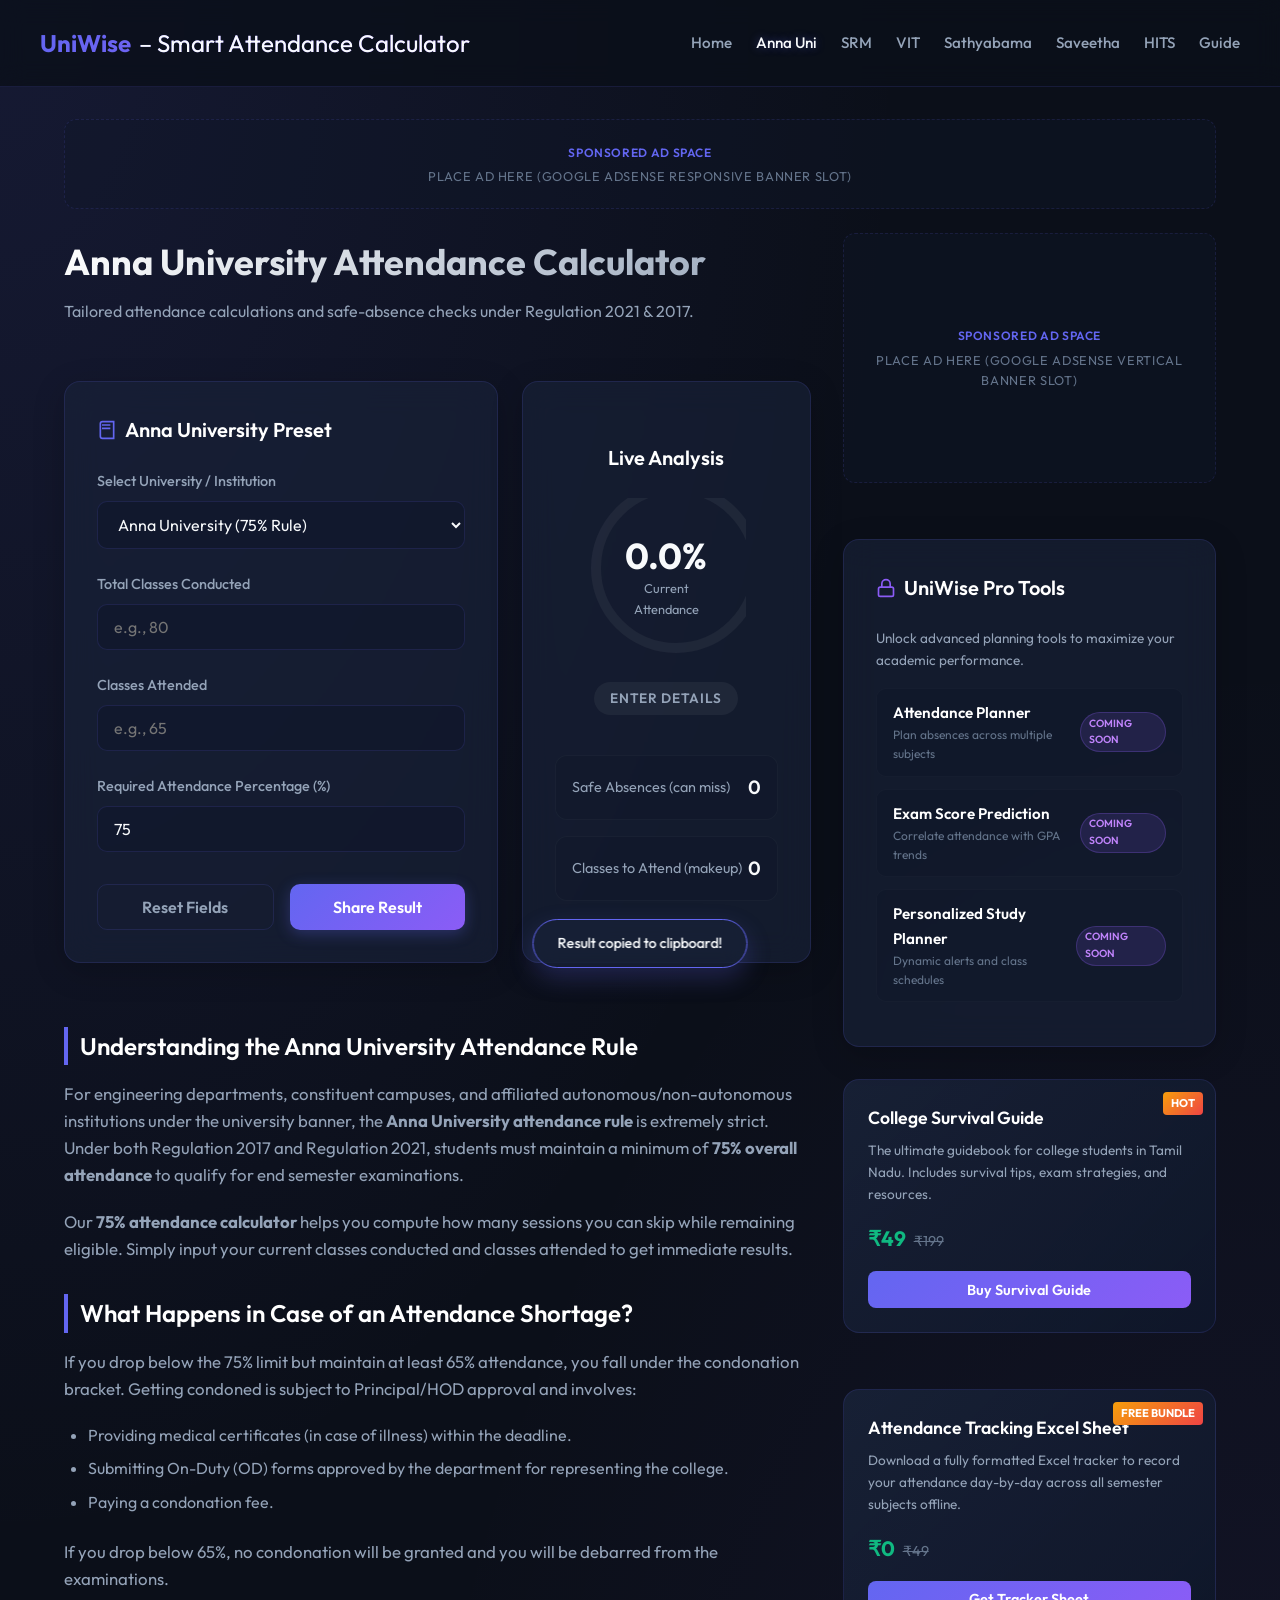
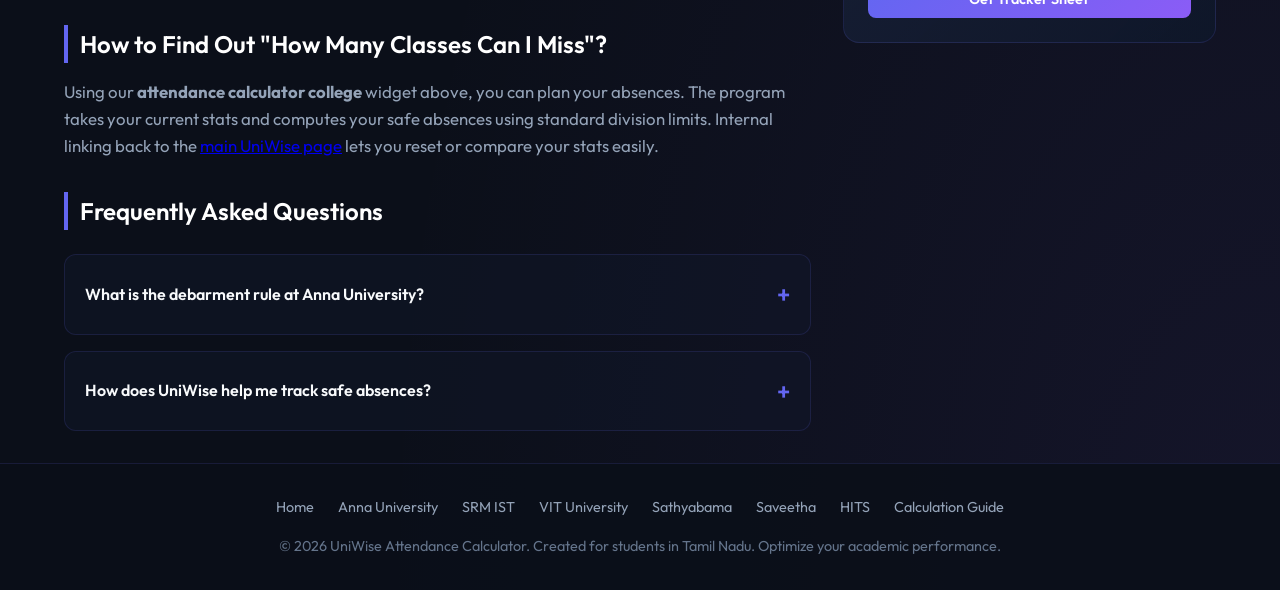
==== anna-university.html @ 891bba4c "Initial commit: UniWise Attendance Calculator SEO & Monetization Upgrade" ====
<!DOCTYPE html>
<html lang="en">
<head>
  <meta charset="UTF-8">
  <meta name="viewport" content="width=device-width, initial-scale=1.0">
  
  <!-- Primary SEO Meta Tags -->
  <title>Anna University Attendance Calculator | UniWise</title>
  <meta name="description" content="Calculate your Anna University attendance percentage online. Check Regulation 2021 & 2017 guidelines, 75% attendance calculator rules, and safe absences.">
  <meta name="keywords" content="Anna University attendance calculator UniWise, Anna University Regulation 2021 attendance calculator, how many classes can I miss Anna University, Anna University attendance rule, 75% attendance calculator">
  <meta name="author" content="UniWise">
  
  <!-- Open Graph / Facebook -->
  <meta property="og:type" content="website">
  <meta property="og:url" content="https://uniwise.pages.dev/anna-university.html">
  <meta property="og:title" content="Anna University Attendance Calculator | UniWise">
  <meta property="og:description" content="Calculate your Anna University attendance percentage online. Check Regulation 2021 & 2017 guidelines, 75% attendance calculator rules, and safe absences.">
  <meta property="og:image" content="https://uniwise.pages.dev/assets/images/og-image.jpg">

  <!-- Stylesheet -->
  <link rel="stylesheet" href="assets/css/style.css">
  
  <!-- JSON-LD Structured Data for FAQPage -->
  <script type="application/ld+json">
  {
    "@context": "https://schema.org",
    "@type": "FAQPage",
    "mainEntity": [
      {
        "@type": "Question",
        "name": "What is the minimum attendance percentage required in Anna University?",
        "acceptedAnswer": {
          "@type": "Answer",
          "text": "As per Anna University Regulation 2021 and 2017, a student must secure a minimum of 75% overall attendance to be eligible to write the end semester examinations."
        }
      },
      {
        "@type": "Question",
        "name": "Can I get my hall ticket if my attendance is between 65% and 74%?",
        "acceptedAnswer": {
          "@type": "Answer",
          "text": "Yes, if your attendance is between 65% and 74%, you can get your hall ticket under condonation, provided the shortage is due to medical reasons or participation in official sports/extracurricular events. You must submit proper medical certificates/OD forms and pay the prescribed condonation fee."
        }
      },
      {
        "@type": "Question",
        "name": "What happens if a student's attendance falls below 65% in Anna University?",
        "acceptedAnswer": {
          "@type": "Answer",
          "text": "Students with attendance below 65% are strictly debarred from writing the semester examinations. They will not be allowed to proceed to the next semester and must re-register and repeat the courses in the next academic year."
        }
      }
    ]
  }
  </script>
</head>
<body>

  <!-- Header -->
  <header>
    <div class="nav-container">
      <a href="index.html" class="logo">UniWise <span>– Smart Attendance Calculator</span></a>
      <ul class="nav-links">
        <li><a href="index.html">Home</a></li>
        <li><a href="anna-university.html" class="active">Anna Uni</a></li>
        <li><a href="srm.html">SRM</a></li>
        <li><a href="vit.html">VIT</a></li>
        <li><a href="sathyabama.html">Sathyabama</a></li>
        <li><a href="saveetha.html">Saveetha</a></li>
        <li><a href="hindustan.html">HITS</a></li>
        <li><a href="how-many-classes-can-i-miss.html">Guide</a></li>
      </ul>
    </div>
  </header>

  <!-- Main Content -->
  <main>
    <!-- Ad banner top -->
    <div class="ad-slot">
      <span>Place Ad Here (Google AdSense Responsive Banner Slot)</span>
    </div>

    <!-- Layout Grid -->
    <div class="main-layout">
      <!-- Main Content Area -->
      <div class="main-content">
        <!-- Page Heading -->
        <div style="margin-bottom: 1.5rem;">
          <h1 style="font-size: 2.25rem; margin-bottom: 0.5rem; background: linear-gradient(135deg, #fff, #94a3b8); -webkit-background-clip: text; -webkit-text-fill-color: transparent;">Anna University Attendance Calculator</h1>
          <p style="color: var(--text-secondary);">Tailored attendance calculations and safe-absence checks under Regulation 2021 & 2017.</p>
        </div>

        <!-- Dashboard Widget Container -->
        <div class="dashboard-grid">
          <!-- Calculator Card -->
          <div class="card">
            <h2 class="card-title">
              <svg width="20" height="20" viewBox="0 0 24 24" fill="none" stroke="currentColor" stroke-width="2" style="color: var(--primary);"><path d="M4 19.5v-15A2.5 2.5 0 0 1 6.5 2H20v20H6.5a2.5 2.5 0 0 1-2.5-2.5Z"/><path d="M6 6h10M6 10h10"/></svg>
              Anna University Preset
            </h2>
            
            <div class="form-group">
              <label for="university">Select University / Institution</label>
              <select id="university">
                <option value="anna" selected>Anna University (75% Rule)</option>
                <option value="srm">SRM Institute of Science and Technology (75%)</option>
                <option value="sathyabama">Sathyabama Institute of Science & Tech (75%)</option>
                <option value="vit">VIT University (80% - Adjustable)</option>
                <option value="saveetha">Saveetha Engineering College (75%)</option>
                <option value="hindustan">Hindustan Institute of Tech & Science (75%)</option>
                <option value="custom">Custom (User-Defined %)</option>
              </select>
            </div>

            <div class="form-group">
              <label for="total-classes">Total Classes Conducted</label>
              <div class="input-container">
                <input type="number" id="total-classes" placeholder="e.g., 80" min="0">
              </div>
            </div>

            <div class="form-group">
              <label for="attended-classes">Classes Attended</label>
              <div class="input-container">
                <input type="number" id="attended-classes" placeholder="e.g., 65" min="0">
              </div>
            </div>

            <div class="form-group">
              <label for="required-percentage">Required Attendance Percentage (%)</label>
              <div class="input-container">
                <input type="number" id="required-percentage" value="75" min="0" max="100">
              </div>
            </div>

            <div class="btn-group">
              <button type="button" class="btn-secondary" id="btn-reset">Reset Fields</button>
              <button type="button" class="btn-primary" id="btn-share">Share Result</button>
            </div>
          </div>

          <!-- Outputs Card -->
          <div class="card results-card">
            <h2 class="card-title">Live Analysis</h2>
            
            <div class="status-ring-container">
              <svg class="status-ring-svg">
                <circle class="status-ring-bg" cx="90" cy="90" r="80"></circle>
                <circle class="status-ring-progress" id="status-ring" cx="90" cy="90" r="80"></circle>
              </svg>
              <div class="status-ring-text">
                <div class="attendance-percentage" id="attendance-value">0.0%</div>
                <div class="attendance-label">Current Attendance</div>
              </div>
            </div>

            <span class="status-badge" id="status-badge" style="background: rgba(255, 255, 255, 0.05); color: var(--text-secondary);">Enter Details</span>

            <div class="metrics-grid">
              <div class="metric-box">
                <span class="metric-label">Safe Absences (can miss)</span>
                <span class="metric-value" id="safe-absences-value">0</span>
              </div>
              <div class="metric-box">
                <span class="metric-label">Classes to Attend (makeup)</span>
                <span class="metric-value" id="classes-to-attend-value">0</span>
              </div>
            </div>
          </div>
        </div>

        <!-- SEO Content -->
        <div class="article-content">
          <h2>Understanding the Anna University Attendance Rule</h2>
          <p>For engineering departments, constituent campuses, and affiliated autonomous/non-autonomous institutions under the university banner, the <strong>Anna University attendance rule</strong> is extremely strict. Under both Regulation 2017 and Regulation 2021, students must maintain a minimum of <strong>75% overall attendance</strong> to qualify for end semester examinations.</p>
          
          <p>Our <strong>75% attendance calculator</strong> helps you compute how many sessions you can skip while remaining eligible. Simply input your current classes conducted and classes attended to get immediate results.</p>

          <h2>What Happens in Case of an Attendance Shortage?</h2>
          <p>If you drop below the 75% limit but maintain at least 65% attendance, you fall under the condonation bracket. Getting condoned is subject to Principal/HOD approval and involves:</p>
          <ul>
            <li>Providing medical certificates (in case of illness) within the deadline.</li>
            <li>Submitting On-Duty (OD) forms approved by the department for representing the college.</li>
            <li>Paying a condonation fee.</li>
          </ul>
          <p>If you drop below 65%, no condonation will be granted and you will be debarred from the examinations.</p>
          
          <h2>How to Find Out "How Many Classes Can I Miss"?</h2>
          <p>Using our <strong>attendance calculator college</strong> widget above, you can plan your absences. The program takes your current stats and computes your safe absences using standard division limits. Internal linking back to the <a href="index.html">main UniWise page</a> lets you reset or compare your stats easily.</p>

          <h2>Frequently Asked Questions</h2>
          <div class="faq-container">
            <div class="faq-item">
              <div class="faq-question">What is the debarment rule at Anna University?</div>
              <div class="faq-answer">
                Students with attendance below 65% are strictly debarred. They cannot write the semester exams and must register to repeat the semester in the next academic year.
              </div>
            </div>
            <div class="faq-item">
              <div class="faq-question">How does UniWise help me track safe absences?</div>
              <div class="faq-answer">
                It uses the formula floor((100 * Attended) / Required %) - Conducted to identify how many upcoming sessions you can miss without dropping below the threshold.
              </div>
            </div>
          </div>
        </div>
      </div>

      <!-- Sidebar Area -->
      <div class="sidebar">
        <!-- Sidebar Ad Slot -->
        <div class="ad-slot ad-slot-sidebar">
          <span>Place Ad Here (Google AdSense Vertical Banner Slot)</span>
        </div>

        <!-- Premium Tools Section -->
        <div class="card">
          <h2 class="card-title">
            <svg width="20" height="20" viewBox="0 0 24 24" fill="none" stroke="currentColor" stroke-width="2" style="color: var(--secondary);"><rect x="3" y="11" width="18" height="11" rx="2" ry="2"/><path d="M7 11V7a5 5 0 0 1 10 0v4"/></svg>
            UniWise Pro Tools
          </h2>
          <p style="font-size: 0.85rem; color: var(--text-secondary); margin-bottom: 1rem;">Unlock advanced planning tools to maximize your academic performance.</p>
          
          <div class="pro-tool-item">
            <div class="pro-tool-info">
              <span class="pro-tool-name">Attendance Planner</span>
              <span class="pro-tool-desc">Plan absences across multiple subjects</span>
            </div>
            <div class="pro-tool-lock">
              <span class="pro-tool-badge">Coming Soon</span>
            </div>
          </div>

          <div class="pro-tool-item">
            <div class="pro-tool-info">
              <span class="pro-tool-name">Exam Score Prediction</span>
              <span class="pro-tool-desc">Correlate attendance with GPA trends</span>
            </div>
            <div class="pro-tool-lock">
              <span class="pro-tool-badge">Coming Soon</span>
            </div>
          </div>

          <div class="pro-tool-item">
            <div class="pro-tool-info">
              <span class="pro-tool-name">Personalized Study Planner</span>
              <span class="pro-tool-desc">Dynamic alerts and class schedules</span>
            </div>
            <div class="pro-tool-lock">
              <span class="pro-tool-badge">Coming Soon</span>
            </div>
          </div>
        </div>

        <!-- Digital Product Cards -->
        <div class="digital-product-card">
          <span class="product-tag">Hot</span>
          <h3 class="product-title">College Survival Guide</h3>
          <p class="product-desc">The ultimate guidebook for college students in Tamil Nadu. Includes survival tips, exam strategies, and resources.</p>
          <div class="product-price-section">
            <span class="price-current">₹49</span>
            <span class="price-original">₹199</span>
          </div>
          <button type="button" class="product-btn">Buy Survival Guide</button>
        </div>

        <div class="digital-product-card">
          <span class="product-tag">Free Bundle</span>
          <h3 class="product-title">Attendance Tracking Excel Sheet</h3>
          <p class="product-desc">Download a fully formatted Excel tracker to record your attendance day-by-day across all semester subjects offline.</p>
          <div class="product-price-section">
            <span class="price-current">₹0</span>
            <span class="price-original">₹49</span>
          </div>
          <button type="button" class="product-btn">Get Tracker Sheet</button>
        </div>
      </div>
    </div>
  </main>

  <!-- Footer -->
  <footer>
    <div class="footer-container">
      <div class="footer-links">
        <a href="index.html">Home</a>
        <a href="anna-university.html">Anna University</a>
        <a href="srm.html">SRM IST</a>
        <a href="vit.html">VIT University</a>
        <a href="sathyabama.html">Sathyabama</a>
        <a href="saveetha.html">Saveetha</a>
        <a href="hindustan.html">HITS</a>
        <a href="how-many-classes-can-i-miss.html">Calculation Guide</a>
      </div>
      <p>&copy; 2026 UniWise Attendance Calculator. Created for students in Tamil Nadu. Optimize your academic performance.</p>
    </div>
  </footer>

  <!-- Toast Message -->
  <div id="toast" class="toast">Result copied to clipboard!</div>

  <!-- Scripts -->
  <script src="assets/js/app.js"></script>
</body>
</html>
---- assets/css/style.css ----
@import url('https://fonts.googleapis.com/css2?family=Outfit:wght@300;400;500;600;700&display=swap');

:root {
  --bg-primary: #0b0f19;
  --bg-secondary: #131b2e;
  --bg-card: rgba(26, 36, 59, 0.6);
  --bg-card-hover: rgba(30, 45, 78, 0.7);
  --border-color: rgba(99, 102, 241, 0.15);
  --border-focus: rgba(99, 102, 241, 0.5);
  
  --primary: #6366f1;
  --primary-glow: rgba(99, 102, 241, 0.35);
  --secondary: #8b5cf6;
  
  --text-primary: #f8fafc;
  --text-secondary: #94a3b8;
  --text-muted: #64748b;
  
  --success: #10b981;
  --success-bg: rgba(16, 185, 129, 0.1);
  --success-glow: rgba(16, 185, 129, 0.3);
  
  --warning: #f59e0b;
  --warning-bg: rgba(245, 158, 11, 0.1);
  --warning-glow: rgba(245, 158, 11, 0.3);
  
  --danger: #ef4444;
  --danger-bg: rgba(239, 68, 68, 0.1);
  --danger-glow: rgba(239, 68, 68, 0.3);
  
  --transition: all 0.3s cubic-bezier(0.4, 0, 0.2, 1);
  --border-radius: 16px;
}

* {
  box-sizing: border-box;
  margin: 0;
  padding: 0;
}

body {
  font-family: 'Outfit', sans-serif;
  background-color: var(--bg-primary);
  background-image: 
    radial-gradient(at 0% 0%, rgba(99, 102, 241, 0.12) 0px, transparent 50%),
    radial-gradient(at 100% 100%, rgba(139, 92, 246, 0.08) 0px, transparent 50%);
  color: var(--text-primary);
  line-height: 1.6;
  min-height: 100vh;
  display: flex;
  flex-direction: column;
  overflow-x: hidden;
}

header {
  padding: 1.5rem 2rem;
  border-bottom: 1px solid var(--border-color);
  background-color: rgba(11, 15, 25, 0.8);
  backdrop-filter: blur(12px);
  position: sticky;
  top: 0;
  z-index: 100;
}

.nav-container {
  max-width: 1200px;
  margin: 0 auto;
  display: flex;
  justify-content: space-between;
  align-items: center;
  flex-wrap: wrap;
  gap: 1rem;
}

.logo {
  font-size: 1.5rem;
  font-weight: 700;
  background: linear-gradient(135deg, var(--primary), var(--secondary));
  -webkit-background-clip: text;
  -webkit-text-fill-color: transparent;
  display: flex;
  align-items: center;
  gap: 0.5rem;
  text-decoration: none;
}

.logo span {
  font-weight: 400;
  color: var(--text-primary);
  -webkit-text-fill-color: var(--text-primary);
}

.nav-links {
  display: flex;
  gap: 1.5rem;
  list-style: none;
  align-items: center;
}

.nav-links a {
  color: var(--text-secondary);
  text-decoration: none;
  font-size: 0.95rem;
  font-weight: 500;
  transition: var(--transition);
}

.nav-links a:hover,
.nav-links a.active {
  color: var(--text-primary);
  text-shadow: 0 0 10px rgba(99, 102, 241, 0.4);
}

main {
  flex: 1;
  max-width: 1200px;
  width: 100%;
  margin: 2rem auto;
  padding: 0 1.5rem;
}

/* Monetized Layout Structure */
.main-layout {
  display: grid;
  grid-template-columns: 1fr;
  gap: 2rem;
}

@media (min-width: 1024px) {
  .main-layout {
    grid-template-columns: 8fr 4fr;
  }
}

.main-content {
  display: flex;
  flex-direction: column;
  gap: 2rem;
}

.sidebar {
  display: flex;
  flex-direction: column;
  gap: 2rem;
}

/* Dashboard Layout */
.dashboard-grid {
  display: grid;
  grid-template-columns: 1.2fr 0.8fr;
  gap: 1.5rem;
}

@media (max-width: 768px) {
  .dashboard-grid {
    grid-template-columns: 1fr;
  }
}

/* Card Styling */
.card {
  background: var(--bg-card);
  backdrop-filter: blur(16px);
  border: 1px solid var(--border-color);
  border-radius: var(--border-radius);
  padding: 2rem;
  transition: var(--transition);
  box-shadow: 0 8px 32px 0 rgba(0, 0, 0, 0.2);
}

.card:hover {
  background: var(--bg-card-hover);
  border-color: rgba(99, 102, 241, 0.25);
  box-shadow: 0 12px 40px 0 rgba(0, 0, 0, 0.3), 0 0 15px rgba(99, 102, 241, 0.05);
}

.card-title {
  font-size: 1.25rem;
  font-weight: 600;
  margin-bottom: 1.5rem;
  display: flex;
  align-items: center;
  gap: 0.5rem;
  color: #fff;
}

/* Form Styles */
.form-group {
  margin-bottom: 1.5rem;
}

.form-group label {
  display: block;
  font-size: 0.9rem;
  font-weight: 500;
  color: var(--text-secondary);
  margin-bottom: 0.5rem;
}

.input-container {
  position: relative;
}

input, select {
  width: 100%;
  background: rgba(15, 23, 42, 0.6);
  border: 1px solid var(--border-color);
  border-radius: 10px;
  padding: 0.75rem 1rem;
  color: var(--text-primary);
  font-family: inherit;
  font-size: 1rem;
  transition: var(--transition);
  outline: none;
}

input:focus, select:focus {
  border-color: var(--border-focus);
  box-shadow: 0 0 10px var(--primary-glow);
  background: rgba(15, 23, 42, 0.8);
}

.btn-group {
  display: flex;
  gap: 1rem;
  margin-top: 2rem;
}

button {
  flex: 1;
  padding: 0.75rem 1.5rem;
  border-radius: 10px;
  font-size: 1rem;
  font-weight: 600;
  cursor: pointer;
  transition: var(--transition);
  font-family: inherit;
}

.btn-primary {
  background: linear-gradient(135deg, var(--primary), var(--secondary));
  color: white;
  border: none;
  box-shadow: 0 4px 15px rgba(99, 102, 241, 0.3);
}

.btn-primary:hover {
  transform: translateY(-2px);
  box-shadow: 0 6px 20px rgba(99, 102, 241, 0.5);
}

.btn-primary:active {
  transform: translateY(0);
}

.btn-secondary {
  background: transparent;
  border: 1px solid var(--border-color);
  color: var(--text-secondary);
}

.btn-secondary:hover {
  background: rgba(255, 255, 255, 0.05);
  color: var(--text-primary);
  border-color: var(--text-secondary);
}

/* Results Display */
.results-card {
  display: flex;
  flex-direction: column;
  align-items: center;
  justify-content: center;
  text-align: center;
  position: relative;
  overflow: hidden;
}

/* Status Indicator Ring */
.status-ring-container {
  position: relative;
  width: 160px;
  height: 160px;
  margin-bottom: 1.5rem;
}

.status-ring-svg {
  width: 100%;
  height: 100%;
  transform: rotate(-90deg);
}

.status-ring-bg {
  fill: none;
  stroke: rgba(255, 255, 255, 0.05);
  stroke-width: 10;
}

.status-ring-progress {
  fill: none;
  stroke: var(--primary);
  stroke-width: 10;
  stroke-linecap: round;
  stroke-dasharray: 502; /* 2 * PI * 80 */
  stroke-dashoffset: 502;
  transition: stroke-dashoffset 0.8s ease-in-out, stroke 0.3s ease;
}

.status-ring-text {
  position: absolute;
  top: 50%;
  left: 50%;
  transform: translate(-50%, -50%);
  text-align: center;
}

.attendance-percentage {
  font-size: 2.25rem;
  font-weight: 700;
  line-height: 1;
}

.attendance-label {
  font-size: 0.8rem;
  color: var(--text-secondary);
  margin-top: 0.25rem;
}

.status-badge {
  padding: 0.35rem 1rem;
  border-radius: 50px;
  font-weight: 600;
  font-size: 0.85rem;
  letter-spacing: 0.05em;
  text-transform: uppercase;
  margin-bottom: 1.5rem;
  display: inline-block;
  transition: var(--transition);
}

/* Dynamic Classes for Statuses */
.status-safe {
  color: var(--success);
  background: var(--success-bg);
  box-shadow: 0 0 10px var(--success-glow);
}
.status-warning {
  color: var(--warning);
  background: var(--warning-bg);
  box-shadow: 0 0 10px var(--warning-glow);
}
.status-danger {
  color: var(--danger);
  background: var(--danger-bg);
  box-shadow: 0 0 10px var(--danger-glow);
}

/* Output Metrics Grid */
.metrics-grid {
  width: 100%;
  display: grid;
  grid-template-columns: 1fr;
  gap: 1rem;
  margin-top: 1rem;
}

.metric-box {
  background: rgba(15, 23, 42, 0.4);
  padding: 1rem;
  border-radius: 12px;
  border: 1px solid rgba(255, 255, 255, 0.03);
  text-align: left;
  display: flex;
  justify-content: space-between;
  align-items: center;
}

.metric-label {
  font-size: 0.9rem;
  color: var(--text-secondary);
}

.metric-value {
  font-size: 1.2rem;
  font-weight: 600;
}

.metric-value.highlight-safe {
  color: var(--success);
}

.metric-value.highlight-danger {
  color: var(--danger);
}

/* SEO content details */
.article-content h1 {
  font-size: 2.25rem;
  font-weight: 700;
  margin-bottom: 1.5rem;
  background: linear-gradient(135deg, #fff, #94a3b8);
  -webkit-background-clip: text;
  -webkit-text-fill-color: transparent;
}

.article-content h2 {
  font-size: 1.5rem;
  font-weight: 600;
  margin: 2rem 0 1rem;
  color: #fff;
  border-left: 4px solid var(--primary);
  padding-left: 0.75rem;
}

.article-content p {
  color: var(--text-secondary);
  margin-bottom: 1.25rem;
  font-size: 1.05rem;
}

.article-content ul, .article-content ol {
  margin-bottom: 1.5rem;
  padding-left: 1.5rem;
  color: var(--text-secondary);
}

.article-content li {
  margin-bottom: 0.5rem;
}

/* University presets section */
.uni-presets {
  margin-top: 1.5rem;
  display: flex;
  flex-wrap: wrap;
  gap: 0.75rem;
}

.uni-preset-btn {
  background: rgba(99, 102, 241, 0.08);
  border: 1px solid var(--border-color);
  color: var(--text-secondary);
  padding: 0.5rem 1rem;
  border-radius: 8px;
  font-size: 0.85rem;
  text-decoration: none;
  transition: var(--transition);
}

.uni-preset-btn:hover {
  background: rgba(99, 102, 241, 0.2);
  color: var(--text-primary);
  border-color: var(--primary);
}

/* FAQ Accordion */
.faq-container {
  display: flex;
  flex-direction: column;
  gap: 1rem;
  margin-top: 1.5rem;
}

.faq-item {
  border: 1px solid var(--border-color);
  border-radius: 12px;
  background: rgba(19, 27, 46, 0.4);
  overflow: hidden;
  transition: var(--transition);
}

.faq-question {
  padding: 1.25rem;
  font-weight: 600;
  cursor: pointer;
  display: flex;
  justify-content: space-between;
  align-items: center;
  user-select: none;
}

.faq-question::after {
  content: '+';
  font-size: 1.5rem;
  color: var(--primary);
  transition: var(--transition);
}

.faq-item.active .faq-question::after {
  transform: rotate(45deg);
}

.faq-answer {
  max-height: 0;
  overflow: hidden;
  transition: max-height 0.3s cubic-bezier(0, 1, 0, 1);
  padding: 0 1.25rem;
  color: var(--text-secondary);
  font-size: 0.95rem;
}

.faq-item.active .faq-answer {
  max-height: 500px;
  padding: 0 1.25rem 1.25rem;
  transition: max-height 0.3s cubic-bezier(1, 0, 1, 0);
}

/* Monetization: Ad Slots */
.ad-slot {
  background: rgba(15, 23, 42, 0.4);
  border: 1px dashed var(--border-color);
  border-radius: 12px;
  display: flex;
  flex-direction: column;
  justify-content: center;
  align-items: center;
  color: var(--text-muted);
  font-size: 0.8rem;
  text-transform: uppercase;
  letter-spacing: 0.05em;
  padding: 1rem;
  margin-bottom: 1.5rem;
  min-height: 90px;
  position: relative;
  overflow: hidden;
  text-align: center;
}

.ad-slot::before {
  content: "Sponsored Ad Space";
  font-size: 0.75rem;
  color: var(--primary);
  font-weight: 600;
  margin-bottom: 0.25rem;
}

.ad-slot-sidebar {
  min-height: 250px;
}

/* Monetization: Digital Products */
.digital-product-card {
  background: linear-gradient(135deg, rgba(26, 36, 59, 0.8), rgba(15, 23, 42, 0.9));
  border: 1px solid var(--border-color);
  border-radius: var(--border-radius);
  padding: 1.5rem;
  margin-bottom: 1.5rem;
  transition: var(--transition);
  position: relative;
  overflow: hidden;
}

.digital-product-card:hover {
  transform: translateY(-2px);
  border-color: var(--primary);
  box-shadow: 0 10px 25px rgba(99, 102, 241, 0.15);
}

.product-tag {
  position: absolute;
  top: 12px;
  right: 12px;
  background: linear-gradient(135deg, #f59e0b, #ef4444);
  color: white;
  font-size: 0.7rem;
  font-weight: 700;
  padding: 0.15rem 0.5rem;
  border-radius: 4px;
  text-transform: uppercase;
}

.product-title {
  font-size: 1.1rem;
  font-weight: 600;
  margin-bottom: 0.5rem;
  color: #fff;
  padding-right: 3.5rem;
}

.product-desc {
  font-size: 0.85rem;
  color: var(--text-secondary);
  margin-bottom: 1rem;
}

.product-price-section {
  display: flex;
  align-items: baseline;
  gap: 0.5rem;
  margin-bottom: 1rem;
}

.price-current {
  font-size: 1.3rem;
  font-weight: 700;
  color: var(--success);
}

.price-original {
  font-size: 0.9rem;
  text-decoration: line-through;
  color: var(--text-muted);
}

.product-btn {
  width: 100%;
  background: linear-gradient(135deg, var(--primary), var(--secondary));
  color: white;
  border: none;
  padding: 0.6rem;
  border-radius: 8px;
  font-size: 0.9rem;
  font-weight: 600;
  cursor: pointer;
  transition: var(--transition);
}

.product-btn:hover {
  box-shadow: 0 0 15px var(--primary-glow);
}

/* Monetization: Premium Locked Tools */
.pro-tool-item {
  display: flex;
  align-items: center;
  justify-content: space-between;
  padding: 0.75rem 1rem;
  background: rgba(15, 23, 42, 0.35);
  border-radius: 10px;
  margin-bottom: 0.75rem;
  border: 1px solid rgba(255, 255, 255, 0.02);
  transition: var(--transition);
  cursor: not-allowed;
}

.pro-tool-item:hover {
  background: rgba(15, 23, 42, 0.5);
  border-color: rgba(99, 102, 241, 0.15);
}

.pro-tool-info {
  display: flex;
  flex-direction: column;
}

.pro-tool-name {
  font-size: 0.95rem;
  font-weight: 600;
  color: #fff;
}

.pro-tool-desc {
  font-size: 0.75rem;
  color: var(--text-muted);
}

.pro-tool-badge {
  background: rgba(139, 92, 246, 0.15);
  color: #c084fc;
  border: 1px solid rgba(139, 92, 246, 0.25);
  font-size: 0.65rem;
  padding: 0.15rem 0.5rem;
  border-radius: 50px;
  font-weight: 600;
  text-transform: uppercase;
}

.pro-tool-lock {
  color: var(--text-muted);
  display: flex;
  align-items: center;
}

/* Blog Style Feed */
.blog-feed {
  display: grid;
  grid-template-columns: 1fr;
  gap: 1.5rem;
  margin-top: 1.5rem;
}

@media (min-width: 600px) {
  .blog-feed {
    grid-template-columns: 1fr 1fr;
  }
}

.blog-card {
  background: rgba(15, 23, 42, 0.3);
  border: 1px solid var(--border-color);
  border-radius: 12px;
  padding: 1.5rem;
  transition: var(--transition);
}

.blog-card:hover {
  background: rgba(15, 23, 42, 0.5);
  border-color: var(--primary);
}

.blog-card h3 {
  font-size: 1.1rem;
  font-weight: 600;
  margin-bottom: 0.5rem;
  color: #fff;
}

.blog-card p {
  font-size: 0.9rem;
  color: var(--text-secondary);
  margin-bottom: 1rem;
}

.blog-link {
  font-size: 0.85rem;
  color: var(--primary);
  text-decoration: none;
  font-weight: 600;
  transition: var(--transition);
}

.blog-link:hover {
  color: var(--text-primary);
  text-shadow: 0 0 8px rgba(99, 102, 241, 0.4);
}

/* Footer Styling */
footer {
  margin-top: auto;
  border-top: 1px solid var(--border-color);
  padding: 2rem;
  background-color: rgba(11, 15, 25, 0.9);
  text-align: center;
  color: var(--text-muted);
  font-size: 0.9rem;
}

.footer-container {
  max-width: 1200px;
  margin: 0 auto;
  display: flex;
  flex-direction: column;
  gap: 1rem;
  align-items: center;
}

.footer-links {
  display: flex;
  gap: 1.5rem;
  flex-wrap: wrap;
  justify-content: center;
}

.footer-links a {
  color: var(--text-secondary);
  text-decoration: none;
  transition: var(--transition);
}

.footer-links a:hover {
  color: var(--text-primary);
}

/* Toast Message */
.toast {
  position: fixed;
  bottom: 2rem;
  left: 50%;
  transform: translate(-50%, 100px);
  background: var(--bg-card);
  backdrop-filter: blur(12px);
  border: 1px solid var(--primary);
  color: var(--text-primary);
  padding: 0.75rem 1.5rem;
  border-radius: 50px;
  font-size: 0.9rem;
  font-weight: 500;
  box-shadow: 0 10px 25px rgba(99, 102, 241, 0.25);
  transition: transform 0.4s cubic-bezier(0.175, 0.885, 0.32, 1.275);
  z-index: 1000;
}

.toast.show {
  transform: translate(-50%, 0);
}

/* Responsive adjustments */
@media (max-width: 600px) {
  header {
    padding: 1rem;
  }
  .nav-container {
    flex-direction: column;
    align-items: flex-start;
  }
  .nav-links {
    width: 100%;
    justify-content: space-between;
    font-size: 0.8rem;
    flex-wrap: wrap;
    gap: 0.5rem;
  }
  main {
    margin: 1rem auto;
  }
  .card {
    padding: 1.5rem;
  }
  .btn-group {
    flex-direction: column;
  }
}
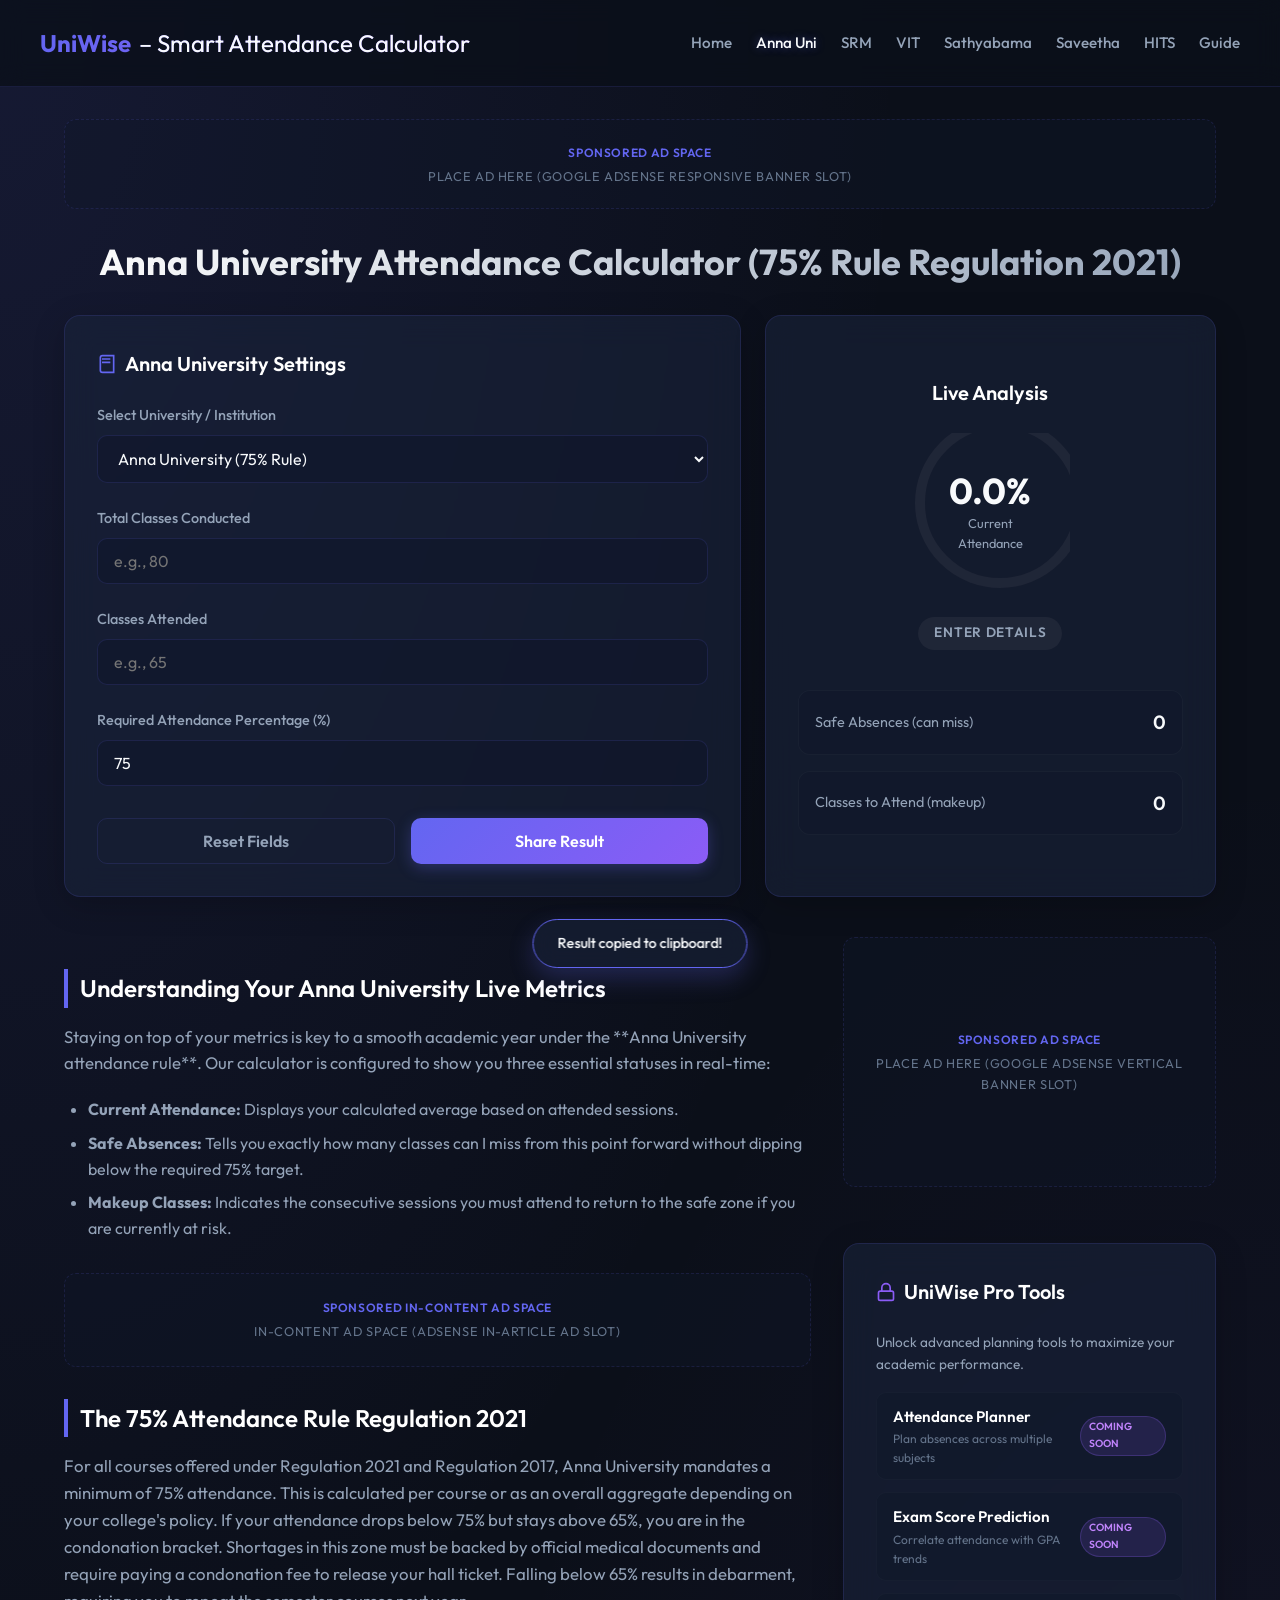
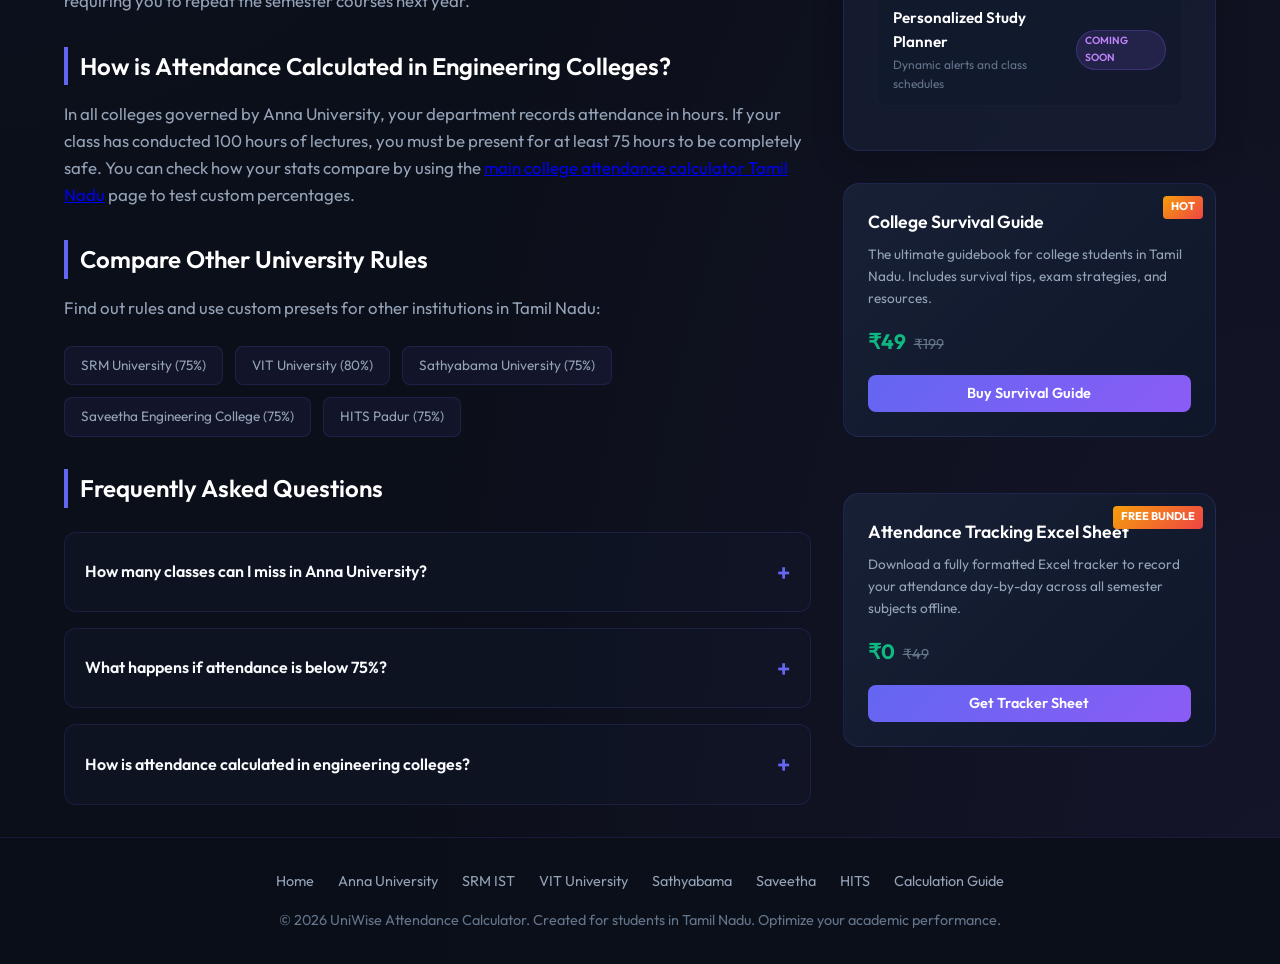
==== commit c6682fce: "feat: SEO and Growth copy upgrade, place H1 and calculator at top, add in-content ad slots" ====
--- a/anna-university.html
+++ b/anna-university.html
@@ -5,16 +5,16 @@
   <meta name="viewport" content="width=device-width, initial-scale=1.0">
   
   <!-- Primary SEO Meta Tags -->
-  <title>Anna University Attendance Calculator | UniWise</title>
-  <meta name="description" content="Calculate your Anna University attendance percentage online. Check Regulation 2021 & 2017 guidelines, 75% attendance calculator rules, and safe absences.">
-  <meta name="keywords" content="Anna University attendance calculator UniWise, Anna University Regulation 2021 attendance calculator, how many classes can I miss Anna University, Anna University attendance rule, 75% attendance calculator">
+  <title>Anna University Attendance Calculator (75% Rule Regulation 2021) | UniWise</title>
+  <meta name="description" content="Use our Anna University attendance calculator to check your percentage. Find out how many classes can I miss and maintain the 75% attendance rule.">
+  <meta name="keywords" content="Anna University attendance calculator UniWise, 75% attendance calculator engineering, how many classes can I miss, Anna University attendance rule, attendance calculator college Tamil Nadu">
   <meta name="author" content="UniWise">
   
   <!-- Open Graph / Facebook -->
   <meta property="og:type" content="website">
   <meta property="og:url" content="https://uniwise.pages.dev/anna-university.html">
   <meta property="og:title" content="Anna University Attendance Calculator | UniWise">
-  <meta property="og:description" content="Calculate your Anna University attendance percentage online. Check Regulation 2021 & 2017 guidelines, 75% attendance calculator rules, and safe absences.">
+  <meta property="og:description" content="Use our Anna University attendance calculator to check your percentage. Find out how many classes can I miss and maintain the 75% attendance rule.">
   <meta property="og:image" content="https://uniwise.pages.dev/assets/images/og-image.jpg">
 
   <!-- Stylesheet -->
@@ -28,26 +28,26 @@
     "mainEntity": [
       {
         "@type": "Question",
-        "name": "What is the minimum attendance percentage required in Anna University?",
+        "name": "How many classes can I miss in Anna University?",
         "acceptedAnswer": {
           "@type": "Answer",
-          "text": "As per Anna University Regulation 2021 and 2017, a student must secure a minimum of 75% overall attendance to be eligible to write the end semester examinations."
+          "text": "Under the 75% attendance rule, you can safely miss up to 25% of the total sessions conducted. For instance, if 80 sessions are conducted, you can miss 20."
         }
       },
       {
         "@type": "Question",
-        "name": "Can I get my hall ticket if my attendance is between 65% and 74%?",
+        "name": "What happens if my attendance is below 75% at Anna University?",
         "acceptedAnswer": {
           "@type": "Answer",
-          "text": "Yes, if your attendance is between 65% and 74%, you can get your hall ticket under condonation, provided the shortage is due to medical reasons or participation in official sports/extracurricular events. You must submit proper medical certificates/OD forms and pay the prescribed condonation fee."
+          "text": "If your attendance is between 65% and 74%, you fall under the condonation zone. You must submit a medical certificate and pay a condonation fee to get your hall ticket. Under 65%, you are debarred."
         }
       },
       {
         "@type": "Question",
-        "name": "What happens if a student's attendance falls below 65% in Anna University?",
+        "name": "How is attendance calculated in engineering colleges?",
         "acceptedAnswer": {
           "@type": "Answer",
-          "text": "Students with attendance below 65% are strictly debarred from writing the semester examinations. They will not be allowed to proceed to the next semester and must re-register and repeat the courses in the next academic year."
+          "text": "Attendance is calculated by dividing your total attended contact hours by the total hours conducted by the college, multiplied by 100."
         }
       }
     ]
@@ -75,138 +75,156 @@
 
   <!-- Main Content -->
   <main>
-    <!-- Ad banner top -->
+    <!-- Top Banner Ad -->
     <div class="ad-slot">
       <span>Place Ad Here (Google AdSense Responsive Banner Slot)</span>
     </div>
 
-    <!-- Layout Grid -->
+    <!-- H1 Title (SEO optimized) -->
+    <h1 style="font-size: 2.25rem; font-weight: 700; text-align: center; margin-bottom: 1.5rem; background: linear-gradient(135deg, #fff, #94a3b8); -webkit-background-clip: text; -webkit-text-fill-color: transparent;">
+      Anna University Attendance Calculator (75% Rule Regulation 2021)
+    </h1>
+
+    <!-- Calculator Dashboard Widget at the TOP -->
+    <div class="dashboard-grid" style="margin-bottom: 2.5rem;">
+      <!-- Calculator Inputs Card -->
+      <div class="card">
+        <h2 class="card-title">
+          <svg width="20" height="20" viewBox="0 0 24 24" fill="none" stroke="currentColor" stroke-width="2" style="color: var(--primary);"><path d="M4 19.5v-15A2.5 2.5 0 0 1 6.5 2H20v20H6.5a2.5 2.5 0 0 1-2.5-2.5Z"/><path d="M6 6h10M6 10h10"/></svg>
+          Anna University Settings
+        </h2>
+        
+        <div class="form-group">
+          <label for="university">Select University / Institution</label>
+          <select id="university">
+            <option value="anna" selected>Anna University (75% Rule)</option>
+            <option value="srm">SRM Institute of Science and Technology (75%)</option>
+            <option value="sathyabama">Sathyabama Institute of Science & Tech (75%)</option>
+            <option value="vit">VIT University (80% - Adjustable)</option>
+            <option value="saveetha">Saveetha Engineering College (75%)</option>
+            <option value="hindustan">Hindustan Institute of Tech & Science (75%)</option>
+            <option value="custom">Custom (User-Defined %)</option>
+          </select>
+        </div>
+
+        <div class="form-group">
+          <label for="total-classes">Total Classes Conducted</label>
+          <div class="input-container">
+            <input type="number" id="total-classes" placeholder="e.g., 80" min="0">
+          </div>
+        </div>
+
+        <div class="form-group">
+          <label for="attended-classes">Classes Attended</label>
+          <div class="input-container">
+            <input type="number" id="attended-classes" placeholder="e.g., 65" min="0">
+          </div>
+        </div>
+
+        <div class="form-group">
+          <label for="required-percentage">Required Attendance Percentage (%)</label>
+          <div class="input-container">
+            <input type="number" id="required-percentage" value="75" min="0" max="100">
+          </div>
+        </div>
+
+        <div class="btn-group">
+          <button type="button" class="btn-secondary" id="btn-reset">Reset Fields</button>
+          <button type="button" class="btn-primary" id="btn-share">Share Result</button>
+        </div>
+      </div>
+
+      <!-- Calculator Outputs Card -->
+      <div class="card results-card">
+        <h2 class="card-title">Live Analysis</h2>
+        
+        <div class="status-ring-container">
+          <svg class="status-ring-svg">
+            <circle class="status-ring-bg" cx="90" cy="90" r="80"></circle>
+            <circle class="status-ring-progress" id="status-ring" cx="90" cy="90" r="80"></circle>
+          </svg>
+          <div class="status-ring-text">
+            <div class="attendance-percentage" id="attendance-value">0.0%</div>
+            <div class="attendance-label">Current Attendance</div>
+          </div>
+        </div>
+
+        <span class="status-badge" id="status-badge" style="background: rgba(255, 255, 255, 0.05); color: var(--text-secondary);">Enter Details</span>
+
+        <div class="metrics-grid">
+          <div class="metric-box">
+            <span class="metric-label">Safe Absences (can miss)</span>
+            <span class="metric-value" id="safe-absences-value">0</span>
+          </div>
+          <div class="metric-box">
+            <span class="metric-label">Classes to Attend (makeup)</span>
+            <span class="metric-value" id="classes-to-attend-value">0</span>
+          </div>
+        </div>
+      </div>
+    </div>
+
+    <!-- Main Content Layout Below Calculator -->
     <div class="main-layout">
-      <!-- Main Content Area -->
+      <!-- Main Content Area (Left) -->
       <div class="main-content">
-        <!-- Page Heading -->
-        <div style="margin-bottom: 1.5rem;">
-          <h1 style="font-size: 2.25rem; margin-bottom: 0.5rem; background: linear-gradient(135deg, #fff, #94a3b8); -webkit-background-clip: text; -webkit-text-fill-color: transparent;">Anna University Attendance Calculator</h1>
-          <p style="color: var(--text-secondary);">Tailored attendance calculations and safe-absence checks under Regulation 2021 & 2017.</p>
-        </div>
-
-        <!-- Dashboard Widget Container -->
-        <div class="dashboard-grid">
-          <!-- Calculator Card -->
-          <div class="card">
-            <h2 class="card-title">
-              <svg width="20" height="20" viewBox="0 0 24 24" fill="none" stroke="currentColor" stroke-width="2" style="color: var(--primary);"><path d="M4 19.5v-15A2.5 2.5 0 0 1 6.5 2H20v20H6.5a2.5 2.5 0 0 1-2.5-2.5Z"/><path d="M6 6h10M6 10h10"/></svg>
-              Anna University Preset
-            </h2>
-            
-            <div class="form-group">
-              <label for="university">Select University / Institution</label>
-              <select id="university">
-                <option value="anna" selected>Anna University (75% Rule)</option>
-                <option value="srm">SRM Institute of Science and Technology (75%)</option>
-                <option value="sathyabama">Sathyabama Institute of Science & Tech (75%)</option>
-                <option value="vit">VIT University (80% - Adjustable)</option>
-                <option value="saveetha">Saveetha Engineering College (75%)</option>
-                <option value="hindustan">Hindustan Institute of Tech & Science (75%)</option>
-                <option value="custom">Custom (User-Defined %)</option>
-              </select>
-            </div>
-
-            <div class="form-group">
-              <label for="total-classes">Total Classes Conducted</label>
-              <div class="input-container">
-                <input type="number" id="total-classes" placeholder="e.g., 80" min="0">
-              </div>
-            </div>
-
-            <div class="form-group">
-              <label for="attended-classes">Classes Attended</label>
-              <div class="input-container">
-                <input type="number" id="attended-classes" placeholder="e.g., 65" min="0">
-              </div>
-            </div>
-
-            <div class="form-group">
-              <label for="required-percentage">Required Attendance Percentage (%)</label>
-              <div class="input-container">
-                <input type="number" id="required-percentage" value="75" min="0" max="100">
-              </div>
-            </div>
-
-            <div class="btn-group">
-              <button type="button" class="btn-secondary" id="btn-reset">Reset Fields</button>
-              <button type="button" class="btn-primary" id="btn-share">Share Result</button>
-            </div>
-          </div>
-
-          <!-- Outputs Card -->
-          <div class="card results-card">
-            <h2 class="card-title">Live Analysis</h2>
-            
-            <div class="status-ring-container">
-              <svg class="status-ring-svg">
-                <circle class="status-ring-bg" cx="90" cy="90" r="80"></circle>
-                <circle class="status-ring-progress" id="status-ring" cx="90" cy="90" r="80"></circle>
-              </svg>
-              <div class="status-ring-text">
-                <div class="attendance-percentage" id="attendance-value">0.0%</div>
-                <div class="attendance-label">Current Attendance</div>
-              </div>
-            </div>
-
-            <span class="status-badge" id="status-badge" style="background: rgba(255, 255, 255, 0.05); color: var(--text-secondary);">Enter Details</span>
-
-            <div class="metrics-grid">
-              <div class="metric-box">
-                <span class="metric-label">Safe Absences (can miss)</span>
-                <span class="metric-value" id="safe-absences-value">0</span>
-              </div>
-              <div class="metric-box">
-                <span class="metric-label">Classes to Attend (makeup)</span>
-                <span class="metric-value" id="classes-to-attend-value">0</span>
-              </div>
-            </div>
-          </div>
-        </div>
-
-        <!-- SEO Content -->
         <div class="article-content">
-          <h2>Understanding the Anna University Attendance Rule</h2>
-          <p>For engineering departments, constituent campuses, and affiliated autonomous/non-autonomous institutions under the university banner, the <strong>Anna University attendance rule</strong> is extremely strict. Under both Regulation 2017 and Regulation 2021, students must maintain a minimum of <strong>75% overall attendance</strong> to qualify for end semester examinations.</p>
           
-          <p>Our <strong>75% attendance calculator</strong> helps you compute how many sessions you can skip while remaining eligible. Simply input your current classes conducted and classes attended to get immediate results.</p>
-
-          <h2>What Happens in Case of an Attendance Shortage?</h2>
-          <p>If you drop below the 75% limit but maintain at least 65% attendance, you fall under the condonation bracket. Getting condoned is subject to Principal/HOD approval and involves:</p>
+          <h2>Understanding Your Anna University Live Metrics</h2>
+          <p>Staying on top of your metrics is key to a smooth academic year under the **Anna University attendance rule**. Our calculator is configured to show you three essential statuses in real-time:</p>
           <ul>
-            <li>Providing medical certificates (in case of illness) within the deadline.</li>
-            <li>Submitting On-Duty (OD) forms approved by the department for representing the college.</li>
-            <li>Paying a condonation fee.</li>
+            <li><strong>Current Attendance:</strong> Displays your calculated average based on attended sessions.</li>
+            <li><strong>Safe Absences:</strong> Tells you exactly how many classes can I miss from this point forward without dipping below the required 75% target.</li>
+            <li><strong>Makeup Classes:</strong> Indicates the consecutive sessions you must attend to return to the safe zone if you are currently at risk.</li>
           </ul>
-          <p>If you drop below 65%, no condonation will be granted and you will be debarred from the examinations.</p>
-          
-          <h2>How to Find Out "How Many Classes Can I Miss"?</h2>
-          <p>Using our <strong>attendance calculator college</strong> widget above, you can plan your absences. The program takes your current stats and computes your safe absences using standard division limits. Internal linking back to the <a href="index.html">main UniWise page</a> lets you reset or compare your stats easily.</p>
-
-          <h2>Frequently Asked Questions</h2>
+
+          <!-- In-Content Ad -->
+          <div class="ad-slot-in-content">
+            <span>In-Content Ad Space (AdSense In-Article Ad Slot)</span>
+          </div>
+
+          <h2>The 75% Attendance Rule Regulation 2021</h2>
+          <p>For all courses offered under Regulation 2021 and Regulation 2017, Anna University mandates a minimum of 75% attendance. This is calculated per course or as an overall aggregate depending on your college's policy. If your attendance drops below 75% but stays above 65%, you are in the condonation bracket. Shortages in this zone must be backed by official medical documents and require paying a condonation fee to release your hall ticket. Falling below 65% results in debarment, requiring you to repeat the semester courses next year.</p>
+
+          <h2>How is Attendance Calculated in Engineering Colleges?</h2>
+          <p>In all colleges governed by Anna University, your department records attendance in hours. If your class has conducted 100 hours of lectures, you must be present for at least 75 hours to be completely safe. You can check how your stats compare by using the <a href="index.html">main college attendance calculator Tamil Nadu</a> page to test custom percentages.</p>
+
+          <h2>Compare Other University Rules</h2>
+          <p>Find out rules and use custom presets for other institutions in Tamil Nadu:</p>
+          <div class="uni-presets">
+            <a href="srm.html" class="uni-preset-btn">SRM University (75%)</a>
+            <a href="vit.html" class="uni-preset-btn">VIT University (80%)</a>
+            <a href="sathyabama.html" class="uni-preset-btn">Sathyabama University (75%)</a>
+            <a href="saveetha.html" class="uni-preset-btn">Saveetha Engineering College (75%)</a>
+            <a href="hindustan.html" class="uni-preset-btn">HITS Padur (75%)</a>
+          </div>
+
+          <h2 style="margin-top: 2rem;">Frequently Asked Questions</h2>
           <div class="faq-container">
             <div class="faq-item">
-              <div class="faq-question">What is the debarment rule at Anna University?</div>
+              <div class="faq-question">How many classes can I miss in Anna University?</div>
               <div class="faq-answer">
-                Students with attendance below 65% are strictly debarred. They cannot write the semester exams and must register to repeat the semester in the next academic year.
+                Under the 75% attendance rule, you can safely miss up to 25% of the total sessions. If 100 hours are conducted, you can safely miss 25 hours. If you are already at 75%, you cannot miss any more.
               </div>
             </div>
             <div class="faq-item">
-              <div class="faq-question">How does UniWise help me track safe absences?</div>
+              <div class="faq-question">What happens if attendance is below 75%?</div>
               <div class="faq-answer">
-                It uses the formula floor((100 * Attended) / Required %) - Conducted to identify how many upcoming sessions you can miss without dropping below the threshold.
+                If your attendance is between 65% and 74%, you must pay a condonation fee and present medical or sports OD proof to get your hall ticket. Below 65%, you are debarred from writing exams.
               </div>
             </div>
-          </div>
-        </div>
-      </div>
-
-      <!-- Sidebar Area -->
+            <div class="faq-item">
+              <div class="faq-question">How is attendance calculated in engineering colleges?</div>
+              <div class="faq-answer">
+                Your college attendance is calculated as: (Total attended hours / Total conducted hours) * 100. Our tool computes this in real-time.
+              </div>
+            </div>
+          </div>
+
+        </div>
+      </div>
+
+      <!-- Sidebar Area (Right) -->
       <div class="sidebar">
         <!-- Sidebar Ad Slot -->
         <div class="ad-slot ad-slot-sidebar">
--- a/assets/css/style.css
+++ b/assets/css/style.css
@@ -538,6 +538,34 @@
   min-height: 250px;
 }
 
+.ad-slot-in-content {
+  background: rgba(15, 23, 42, 0.4);
+  border: 1px dashed var(--border-color);
+  border-radius: 12px;
+  display: flex;
+  flex-direction: column;
+  justify-content: center;
+  align-items: center;
+  color: var(--text-muted);
+  font-size: 0.8rem;
+  text-transform: uppercase;
+  letter-spacing: 0.05em;
+  padding: 1.5rem;
+  margin: 2rem 0;
+  min-height: 90px;
+  position: relative;
+  overflow: hidden;
+  text-align: center;
+}
+
+.ad-slot-in-content::before {
+  content: "Sponsored In-Content Ad Space";
+  font-size: 0.75rem;
+  color: var(--primary);
+  font-weight: 600;
+  margin-bottom: 0.25rem;
+}
+
 /* Monetization: Digital Products */
 .digital-product-card {
   background: linear-gradient(135deg, rgba(26, 36, 59, 0.8), rgba(15, 23, 42, 0.9));
